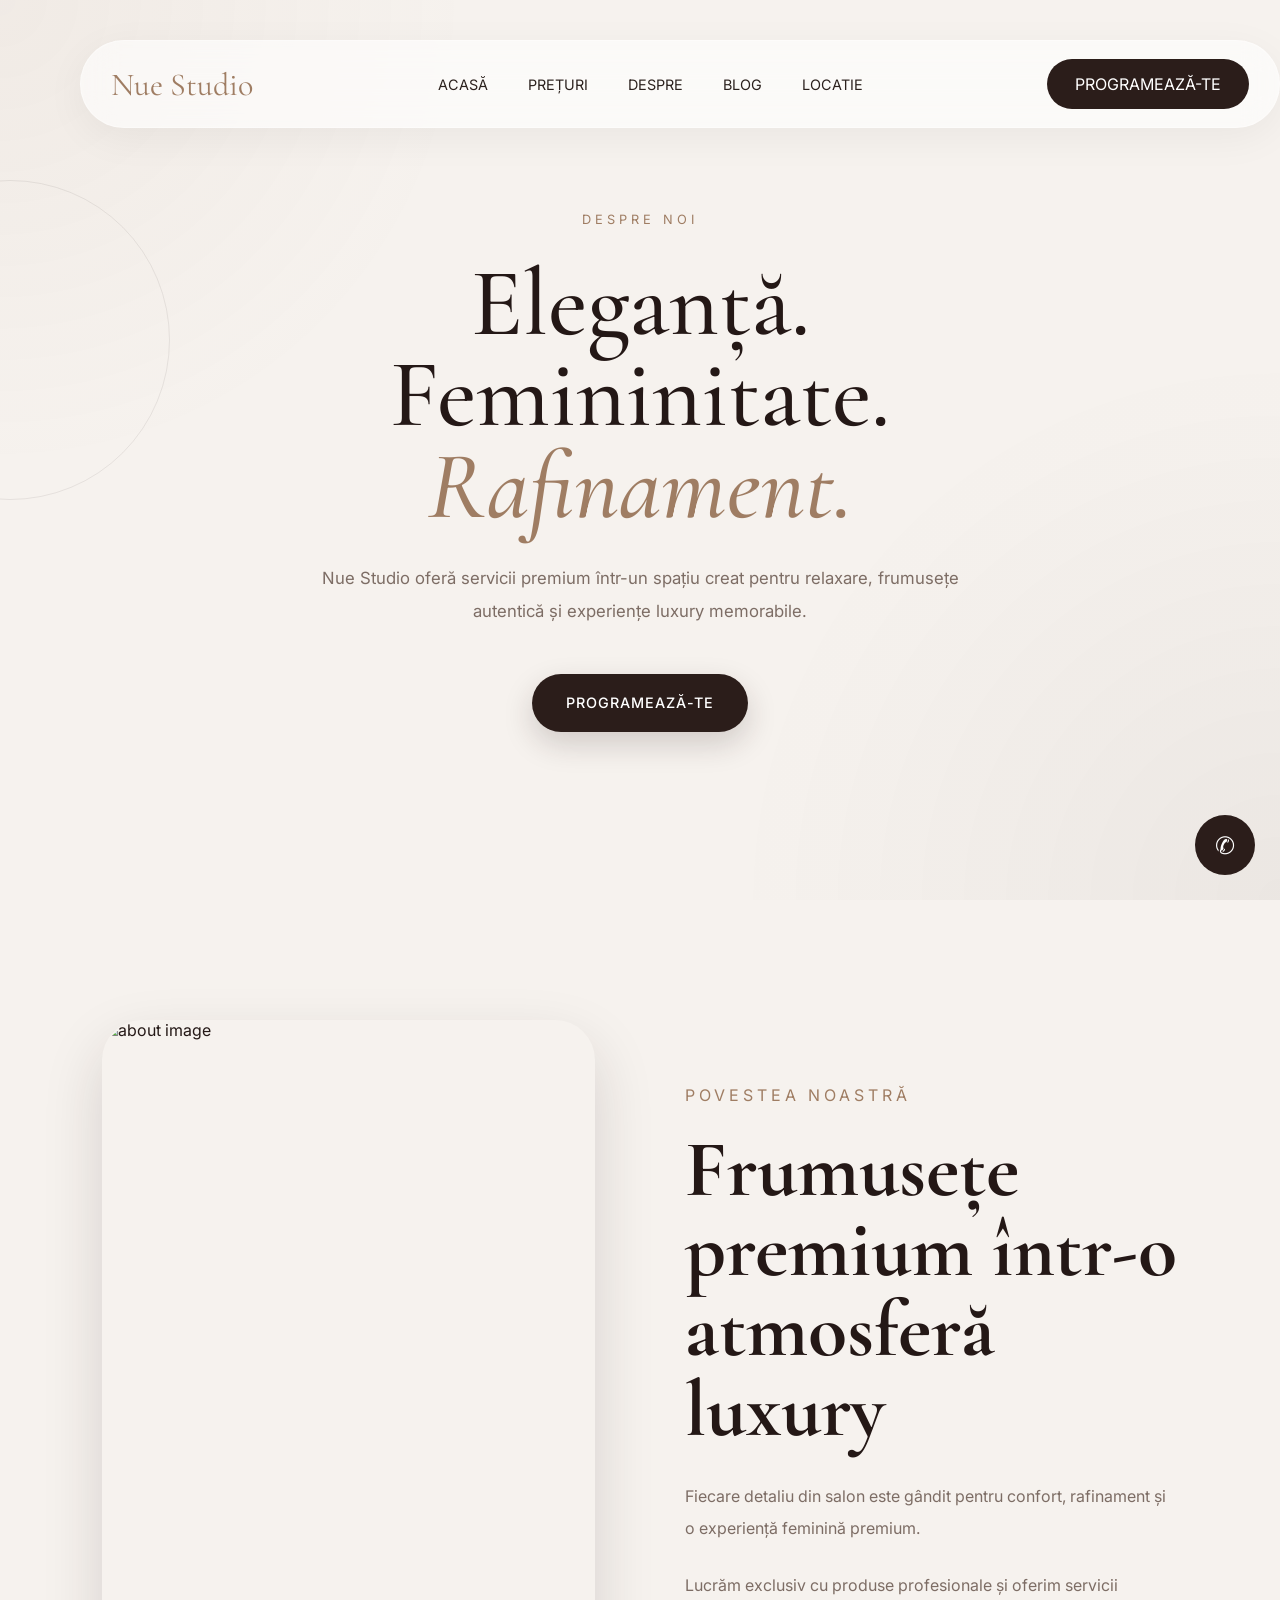
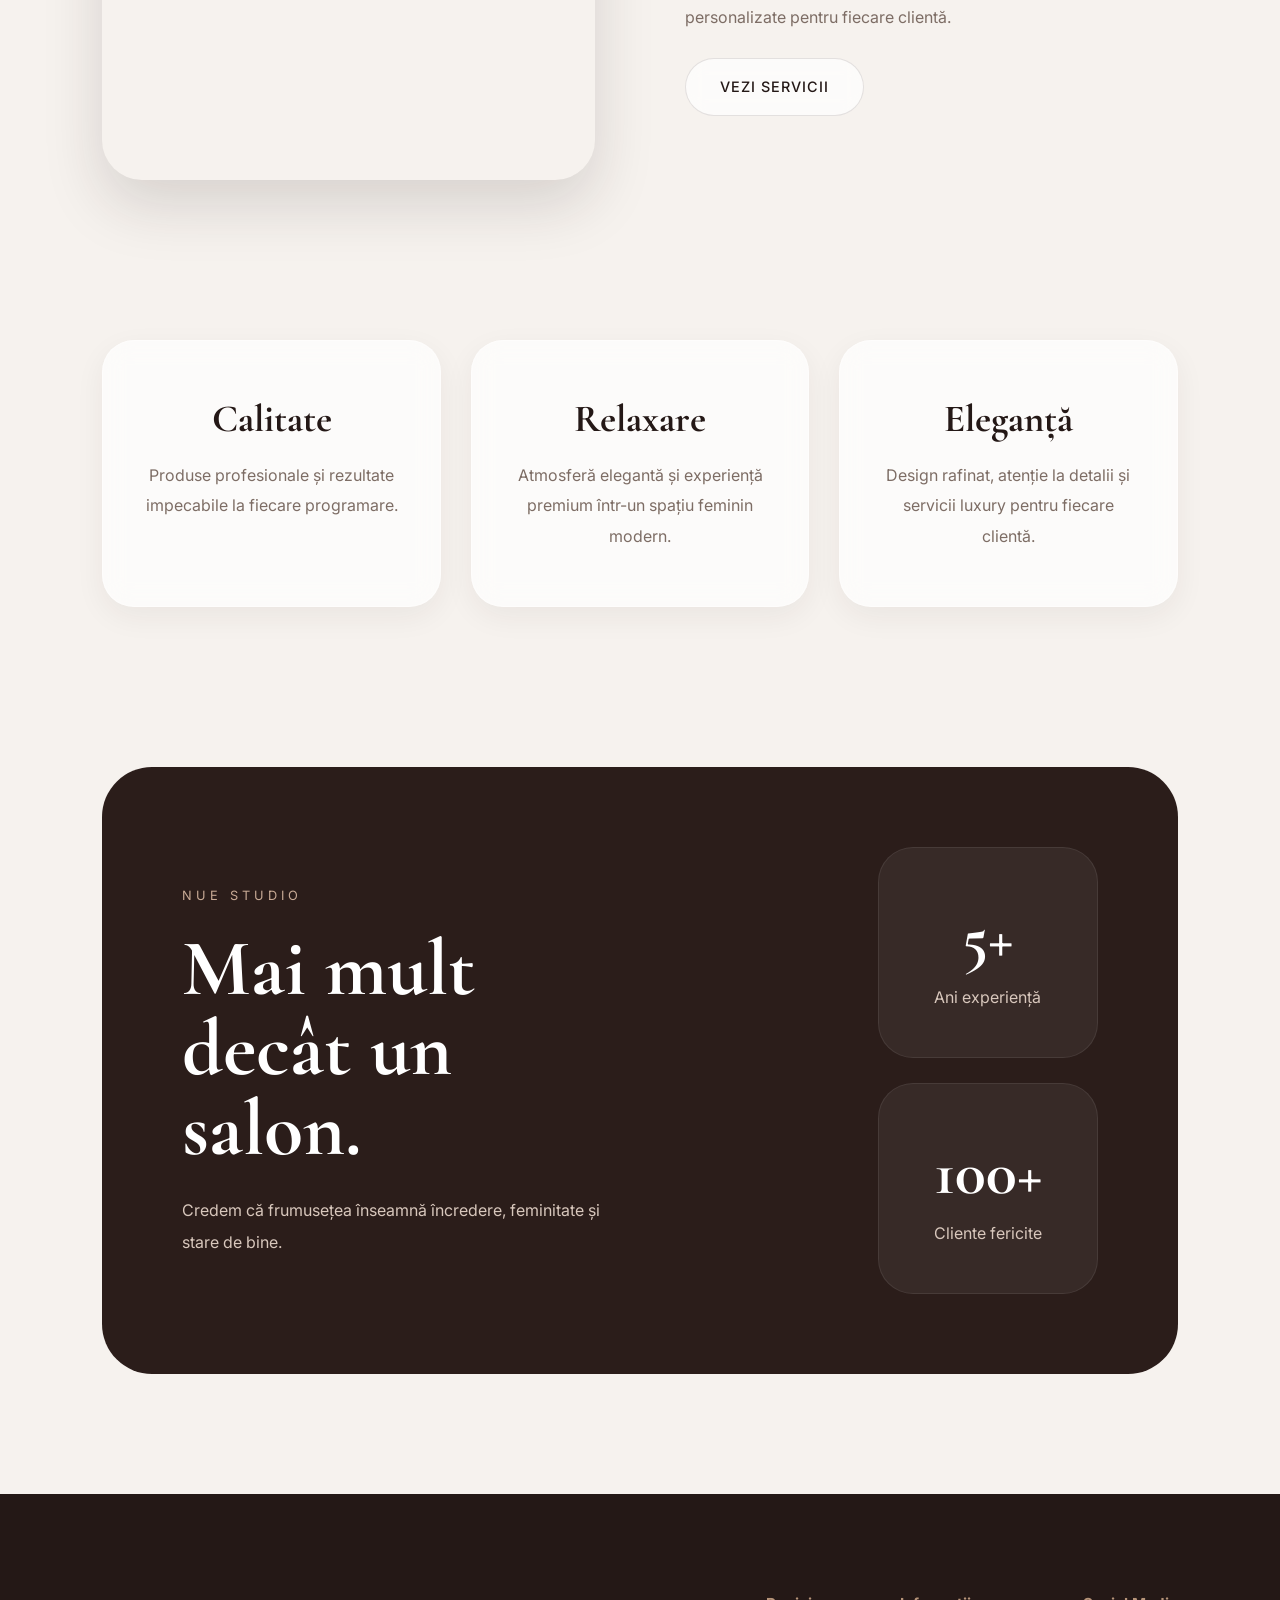
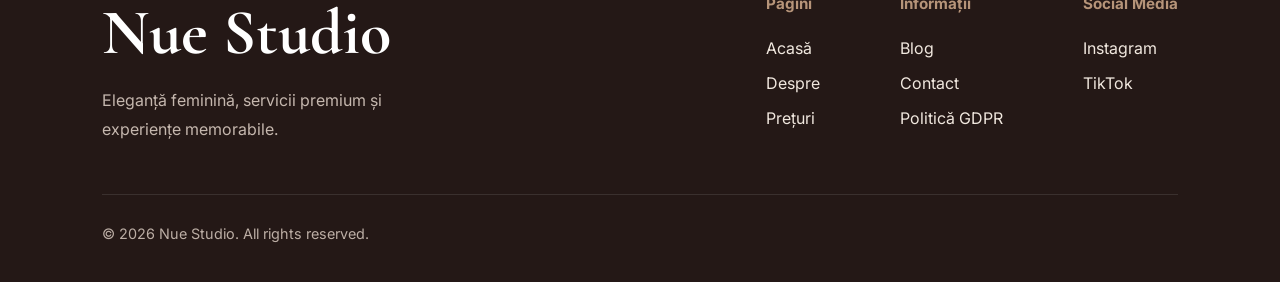
==== about.html @ 1a0eafda "Initial commit" ====
<!DOCTYPE html>
<html lang="ro">
<head>
  <meta charset="UTF-8">
  <meta name="viewport" content="width=device-width, initial-scale=1.0">

  <title>Despre Noi | Nue Studio</title>

  <!-- GOOGLE FONTS -->
  <link rel="preconnect" href="https://fonts.googleapis.com">
  <link rel="preconnect" href="https://fonts.gstatic.com" crossorigin>

  <link href="https://fonts.googleapis.com/css2?family=Cormorant+Garamond:wght@300;400;500;600;700&display=swap" rel="stylesheet">

  <link href="https://fonts.googleapis.com/css2?family=Inter:wght@300;400;500;600&display=swap" rel="stylesheet">

  <!-- AOS -->
  <link rel="stylesheet" href="https://unpkg.com/aos@2.3.1/dist/aos.css"/>

  <!-- CSS -->
  <link rel="stylesheet" href="css/global.css">
  <link rel="stylesheet" href="css/style.css">
  <link rel="stylesheet" href="css/about.css">

</head>

<body>

<!-- HEADER -->
<div id="header"></div>

<!-- HERO -->
<section class="page-hero">

  <div class="curve-left"></div>

  <div class="page-hero-content" data-aos="fade-up">

    <span>Despre Noi</span>

    <h1>
      Eleganță.<br>
      Femininitate.<br>
      <i>Rafinament.</i>
    </h1>

    <p>
      Nue Studio oferă servicii premium într-un spațiu creat pentru relaxare,
      frumusețe autentică și experiențe luxury memorabile.
    </p>

    <a href="contact.html" class="hero-btn">
      PROGRAMEAZĂ-TE
    </a>

  </div>

</section>

<!-- STORY -->
<section class="story-section">

  <div class="story-image" data-aos="fade-right">

    <img
      src=""
      alt="about image"
    >

  </div>

  <div class="story-text" data-aos="fade-left">

    <span>Povestea Noastră</span>

    <h2>
      Frumusețe premium într-o atmosferă luxury
    </h2>

    <p>
      Fiecare detaliu din salon este gândit pentru confort,
      rafinament și o experiență feminină premium.
    </p>

    <p>
      Lucrăm exclusiv cu produse profesionale și oferim
      servicii personalizate pentru fiecare clientă.
    </p>

    <a href="preturi.html" class="hero-outline-btn">
      VEZI SERVICII
    </a>

  </div>

</section>

<!-- VALUES -->
<section class="values">

  <div class="value-card" data-aos="fade-up">

    <h3>Calitate</h3>

    <p>
      Produse profesionale și rezultate impecabile
      la fiecare programare.
    </p>

  </div>

  <div class="value-card" data-aos="fade-up" data-aos-delay="100">

    <h3>Relaxare</h3>

    <p>
      Atmosferă elegantă și experiență premium
      într-un spațiu feminin modern.
    </p>

  </div>

  <div class="value-card" data-aos="fade-up" data-aos-delay="200">

    <h3>Eleganță</h3>

    <p>
      Design rafinat, atenție la detalii
      și servicii luxury pentru fiecare clientă.
    </p>

  </div>

</section>

<!-- PREMIUM SECTION -->
<section class="premium-about">

  <div class="premium-about-content">

    <div class="premium-left" data-aos="fade-right">

      <span>Nue Studio</span>

      <h2>
        Mai mult decât un salon.
      </h2>

      <p>
        Credem că frumusețea înseamnă încredere,
        feminitate și stare de bine.
      </p>

    </div>

    <div class="premium-right" data-aos="fade-left">

      <div class="premium-box">
        <h3>5+</h3>
        <p>Ani experiență</p>
      </div>

      <div class="premium-box">
        <h3>100+</h3>
        <p>Cliente fericite</p>
      </div>

    </div>

  </div>

</section>

<!-- FOOTER -->
<div id="footer"></div>

<!-- JS -->
<script src="js/main.js"></script>

<script src="https://unpkg.com/aos@2.3.1/dist/aos.js"></script>

<script>
  AOS.init({
    duration:1000,
    once:true
  });
</script>

</body>
</html>
---- css/global.css ----
/* NAVBAR */

.navbar{
  display:flex;
  justify-content:space-between;
  align-items:center;

  position:sticky;
  top:20px;

  z-index:999;

  margin:20px 40px;

  padding:18px 30px;

  border-radius:999px;

  background:rgba(255,255,255,0.6);

  backdrop-filter:blur(16px);

  box-shadow:
  0 10px 40px rgba(0,0,0,0.05);
}

.logo{
  text-decoration:none;

  font-family:'Cormorant Garamond',serif;

  font-size:2rem;

  color:#9f7d63;
}

.nav-links{
  display:flex;
  gap:40px;
}

.nav-links a{
  text-decoration:none;
  color:#2b211d;
  font-size:0.9rem;
  transition:0.3s ease;
}

.nav-links a:hover{
  opacity:0.6;
}

.nav-btn{
  text-decoration:none;

  background:#2b1d1a;

  color:white;

  padding:15px 28px;

  border-radius:999px;

  transition:0.3s ease;
}

.nav-btn:hover{
  transform:translateY(-2px);
}

/* FOOTER */

.footer{
  background:#241816;

  color:white;

  padding:100px 8% 40px;
}

.footer-top{
  display:flex;
  justify-content:space-between;
  gap:80px;
  flex-wrap:wrap;

  padding-bottom:50px;

  border-bottom:1px solid rgba(255,255,255,0.1);
}

.footer-brand h2{
  font-family:'Cormorant Garamond',serif;
  font-size:4rem;
  margin-bottom:15px;
}

.footer-brand p{
  color:#c5b7ae;
  max-width:320px;
  line-height:1.8;
}

.footer-links-wrapper{
  display:flex;
  gap:80px;
  flex-wrap:wrap;
}

.footer-column{
  display:flex;
  flex-direction:column;
  gap:15px;
}

.footer-column h4{
  margin-bottom:10px;
  font-size:0.95rem;
  color:#b69479;
}

.footer-column a{
  color:#f1e8df;
  text-decoration:none;
  transition:0.3s ease;
}

.footer-column a:hover{
  opacity:0.6;
}

.footer-bottom{
  padding-top:30px;
}

.footer-bottom p{
  color:#bcaea5;
  font-size:0.9rem;
}

/* WHATSAPP */

.whatsapp-btn{
  position:fixed;

  right:25px;
  bottom:25px;

  width:60px;
  height:60px;

  border-radius:50%;

  background:#2b1d1a;

  color:white;

  display:flex;
  align-items:center;
  justify-content:center;

  text-decoration:none;

  font-size:1.5rem;

  z-index:999;
}

/* BACK TO TOP */

.back-to-top{
  position:fixed;

  right:25px;
  bottom:100px;

  width:55px;
  height:55px;

  border:none;

  border-radius:50%;

  background:white;

  color:#2b1d1a;

  font-size:1.4rem;

  cursor:pointer;

  opacity:0;
  visibility:hidden;

  transition:0.4s ease;

  z-index:999;
}

.back-to-top.show{
  opacity:1;
  visibility:visible;
}

/* HAMBURGER */

.hamburger{
  display:none;
  font-size:2rem;
  cursor:pointer;
}

@media(max-width:768px){

  .navbar{
    margin:20px;
    border-radius:30px;
  }

  .nav-links{
    position:absolute;

    top:90px;
    right:0;

    background:rgba(255,255,255,0.9);

    backdrop-filter:blur(20px);

    flex-direction:column;

    padding:30px;

    border-radius:30px;

    opacity:0;
    visibility:hidden;

    transform:translateY(-10px);

    transition:0.4s ease;
  }

  .nav-links.active{
    opacity:1;
    visibility:visible;
    transform:translateY(0);
  }

  .hamburger{
    display:block;
  }

  .nav-btn{
    display:none;
  }

  .footer-brand h2{
    font-size:3rem;
  }

}
---- css/style.css ----
/* =========================
   NUE STUDIO — PREMIUM CSS
   style.css
========================= */

:root{

  --bg:#f6f2ee;
  --bg-2:#efe7df;

  --white:#ffffff;

  --text:#241816;
  --muted:#7d6d65;

  --brown:#2b1d1a;
  --brown-light:#9f7d63;

  --border:#e5d8cf;

  --shadow:
  0 10px 30px rgba(43,29,26,0.06);

  --shadow-hover:
  0 25px 60px rgba(43,29,26,0.12);

  --radius-xl:40px;
  --radius-lg:28px;
  --radius-md:20px;

}

/* =========================
   RESET
========================= */

*{
  margin:0;
  padding:0;
  box-sizing:border-box;
}

html{
  scroll-behavior:smooth;
}

body{

  background:var(--bg);

  color:var(--text);

  font-family:'Inter',sans-serif;

  overflow-x:hidden;
}

/* PREMIUM BACKGROUND */

body::before{

  content:"";

  position:fixed;

  inset:0;

  background:
  radial-gradient(circle at top left,
  rgba(159,125,99,0.06),
  transparent 30%),

  radial-gradient(circle at bottom right,
  rgba(43,29,26,0.05),
  transparent 35%);

  pointer-events:none;

  z-index:-1;
}

/* =========================
   GLOBAL
========================= */

section{
  padding:120px 8%;
}

img{
  width:100%;
  display:block;
}

.section-title{
  text-align:center;
  margin-bottom:70px;
}

.section-title span{

  color:var(--brown-light);

  text-transform:uppercase;

  letter-spacing:4px;

  font-size:0.8rem;

  display:block;

  margin-bottom:18px;
}

.section-title h2{

  font-family:'Cormorant Garamond',serif;

  font-size:4.5rem;

  font-weight:500;

  line-height:1;
}

/* =========================
   BUTTONS
========================= */

.hero-btn,
.hero-outline-btn{

  display:inline-flex;
  align-items:center;
  justify-content:center;

  height:58px;

  padding:0 34px;

  border-radius:999px;

  text-decoration:none;

  font-size:0.9rem;

  letter-spacing:1px;

  transition:0.4s ease;

  font-weight:500;
}

.hero-btn{

  background:var(--brown);

  color:white;

  box-shadow:
  0 12px 30px rgba(43,29,26,0.18);
}

.hero-btn:hover{

  transform:translateY(-4px);

  box-shadow:
  0 20px 45px rgba(43,29,26,0.24);
}

.hero-outline-btn{

  border:1px solid rgba(43,29,26,0.12);

  color:var(--text);

  background:rgba(255,255,255,0.7);

  backdrop-filter:blur(10px);
}

.hero-outline-btn:hover{

  background:var(--brown);

  color:white;

  transform:translateY(-4px);
}

/* =========================
   HERO
========================= */

.hero{

  min-height:100vh;

  display:flex;
  align-items:center;

  position:relative;

  padding-top:60px;

  overflow:hidden;
}

.hero-content{

  width:100%;

  display:grid;

  grid-template-columns:1.1fr 0.9fr;

  gap:90px;

  align-items:center;
}

.hero-text h1{

  font-family:'Cormorant Garamond',serif;

  font-size:7rem;

  line-height:0.95;

  font-weight:500;

  margin-bottom:35px;

  letter-spacing:-2px;
}

.hero-text h1 span{
  color:var(--brown-light);
  font-style:italic;
}

.hero-text p{

  max-width:560px;

  color:var(--muted);

  line-height:2;

  font-size:1.05rem;

  margin-bottom:45px;
}

.hero-buttons{

  display:flex;
  gap:18px;
  flex-wrap:wrap;
}

/* IMAGE */

.hero-image-wrapper{

  position:relative;

  max-width:520px;

  margin-left:auto;
}

.arch{

  position:absolute;

  inset:-25px;

  border:1.5px solid rgba(43,29,26,0.12);

  border-radius:
  300px 300px 35px 35px;

  z-index:1;
}

.hero-image{

  position:relative;

  z-index:2;

  height:760px;

  object-fit:cover;

  border-radius:
  300px 300px 35px 35px;

  box-shadow:
  0 30px 70px rgba(43,29,26,0.18);
}

/* DECOR */

.curve-left{

  position:absolute;

  left:-150px;
  top:180px;

  width:320px;
  height:320px;

  border:1px solid rgba(43,29,26,0.08);

  border-radius:50%;
}

.star{

  position:absolute;

  color:var(--brown-light);

  font-size:1.4rem;

  opacity:0.7;
}

.star-1{
  top:160px;
  left:45%;
}

.star-2{
  bottom:140px;
  right:14%;
}

/* =========================
   STATS
========================= */

.stats{

  margin:0 8%;

  margin-top:-40px;

  background:var(--brown);

  border-radius:40px;

  padding:60px;

  display:grid;

  grid-template-columns:repeat(3,1fr);

  gap:30px;

  position:relative;

  z-index:20;

  box-shadow:
  0 25px 70px rgba(43,29,26,0.18);
}

.stat-box{
  text-align:center;
}

.stat-box h2{

  color:white;

  font-size:4rem;

  margin-bottom:10px;

  font-family:'Cormorant Garamond',serif;

  font-weight:600;
}

.stat-box p{

  color:#d9c9be;

  letter-spacing:1px;
}

/* =========================
   SERVICES
========================= */

.services{
  padding-top:140px;
}

.services-grid{

  display:grid;

  grid-template-columns:repeat(3,1fr);

  gap:35px;
}

/* SERVICES BUTTON */

.services-button{

  display:flex;

  justify-content:center;

  margin-top:60px;
}

.service-card{

  background:rgba(255,255,255,0.7);

  backdrop-filter:blur(14px);

  border:1px solid rgba(255,255,255,0.4);

  border-radius:32px;

  overflow:hidden;

  transition:0.5s ease;

  box-shadow:var(--shadow);
}

.service-card:hover{

  transform:translateY(-10px);

  box-shadow:var(--shadow-hover);
}

.service-card img{

  height:320px;

  object-fit:cover;
}

.service-content{
  padding:35px;
}

.service-content h3{

  font-family:'Cormorant Garamond',serif;

  font-size:2.2rem;

  margin-bottom:14px;

  font-weight:500;
}

.service-content p{

  color:var(--muted);

  line-height:1.8;

  margin-bottom:25px;
}

.service-content span{

  display:inline-block;

  background:var(--brown);

  color:white;

  padding:14px 22px;

  border-radius:999px;

  font-size:0.9rem;

  letter-spacing:1px;
}

/* =========================
   ABOUT
========================= */

.about{

  display:grid;

  grid-template-columns:1fr 1fr;

  gap:90px;

  align-items:center;
}

.about-image img{

  height:720px;

  object-fit:cover;

  border-radius:40px;

  box-shadow:
  0 25px 60px rgba(43,29,26,0.15);
}

.about-text span{

  color:var(--brown-light);

  text-transform:uppercase;

  letter-spacing:4px;
}

.about-text h2{

  font-family:'Cormorant Garamond',serif;

  font-size:5rem;

  line-height:1;

  margin:25px 0 30px;
}

.about-text p{

  color:var(--muted);

  line-height:2;

  margin-bottom:40px;

  max-width:550px;
}

/* =========================
   GALLERY
========================= */

.gallery-grid{

  display:grid;

  grid-template-columns:repeat(4,1fr);

  gap:25px;
}

.gallery-grid img{

  height:420px;

  object-fit:cover;

  border-radius:28px;

  transition:0.5s ease;

  box-shadow:var(--shadow);
}

.gallery-grid img:hover{

  transform:translateY(-8px) scale(1.02);

  box-shadow:var(--shadow-hover);
}

/* =========================
   TESTIMONIALS
========================= */

.testimonials{

  background:var(--brown);

  border-radius:60px 60px 0 0;

  margin-top:100px;
}

.testimonials .section-title span{
  color:#c7ab96;
}

.testimonials .section-title h2{
  color:white;
}

.testimonial-grid{

  display:grid;

  grid-template-columns:repeat(3,1fr);

  gap:30px;
}

.testimonial-card{

  background:rgba(255,255,255,0.05);

  border:1px solid rgba(255,255,255,0.08);

  border-radius:30px;

  padding:45px;

  backdrop-filter:blur(10px);

  transition:0.4s ease;
}

.testimonial-card:hover{

  transform:translateY(-8px);

  background:rgba(255,255,255,0.08);
}

.testimonial-card p{

  color:#f4ebe5;

  line-height:2;

  margin-bottom:30px;

  font-size:1.05rem;
}

.testimonial-card h4{

  color:#d7bba8;

  font-weight:500;
}

/* =========================
   FAQ
========================= */

.faq-container{

  max-width:900px;

  margin:auto;

  display:flex;
  flex-direction:column;
  gap:20px;
}

.faq-item{

  background:rgba(255,255,255,0.7);

  border-radius:24px;

  overflow:hidden;

  border:1px solid rgba(43,29,26,0.08);

  box-shadow:var(--shadow);
}

.faq-question{

  width:100%;

  background:none;

  border:none;

  padding:28px 35px;

  text-align:left;

  cursor:pointer;

  font-size:1rem;

  color:var(--text);

  position:relative;
}

.faq-question::after{

  content:"+";

  position:absolute;

  right:30px;

  top:50%;

  transform:translateY(-50%);

  font-size:1.3rem;

  color:var(--brown-light);
}

.faq-answer{

  padding:0 35px 30px;

  color:var(--muted);

  line-height:1.9;
}

/* =========================
   CONTACT
========================= */

.contact-grid{

  display:grid;

  grid-template-columns:repeat(3,1fr);

  gap:30px;
}

.contact-card{

  background:rgba(255,255,255,0.7);

  backdrop-filter:blur(12px);

  border-radius:30px;

  padding:45px;

  text-align:center;

  border:1px solid rgba(43,29,26,0.08);

  transition:0.4s ease;

  box-shadow:var(--shadow);
}

.contact-card:hover{

  transform:translateY(-8px);

  box-shadow:var(--shadow-hover);
}

.contact-card h3{

  font-family:'Cormorant Garamond',serif;

  font-size:2rem;

  margin-bottom:14px;
}

.contact-card p{
  color:var(--muted);
}

/* =========================
   PREMIUM SCROLLBAR
========================= */

::-webkit-scrollbar{
  width:10px;
}

::-webkit-scrollbar-track{
  background:#f0e7df;
}

::-webkit-scrollbar-thumb{

  background:linear-gradient(
    to bottom,
    #9f7d63,
    #2b1d1a
  );

  border-radius:999px;
}


/* =========================
   PREMIUM GALLERY SLIDER
========================= */

.gallery-slider-wrapper{

  position:relative;

  display:flex;
  align-items:center;
  justify-content:center;

  margin-top:50px;
}

.gallery-slider{

  display:flex;
  gap:25px;

  overflow:hidden;

  scroll-behavior:smooth;

  width:100%;
}

.gallery-slide{

  min-width:320px;
  max-width: 320px;

  flex-shrink:0;
}

.gallery-slide img{

  width:100%;

  height:400px;

  object-fit:cover;

  border-radius:32px;

  box-shadow:
  0 20px 50px rgba(43,29,26,0.12);

  transition:0.5s ease;
}

.gallery-slide img:hover{

  transform:scale(1.03);
}

.gallery-arrow{

  position:absolute;

  top:50%;

  transform:translateY(-50%);

  width:65px;
  height:65px;

  border:none;

  border-radius:50%;

  background:rgba(255,255,255,0.9);

  backdrop-filter:blur(10px);

  font-size:1.4rem;

  cursor:pointer;

  z-index:10;

  transition:0.4s ease;

  box-shadow:
  0 10px 30px rgba(0,0,0,0.08);
}

.gallery-arrow:hover{

  transform:
  translateY(-50%)
  scale(1.08);

  background:var(--brown);

  color:white;
}

.gallery-arrow.left{
  left:-20px;
}

.gallery-arrow.right{
  right:-20px;
}

.gallery-dots{

  display:flex;
  justify-content:center;
  gap:12px;

  margin-top:35px;
}

.gallery-dot{

  width:11px;
  height:11px;

  border-radius:50%;

  background:#d4c5bb;

  transition:0.4s ease;
}

.gallery-dot.active{

  width:34px;

  border-radius:999px;

  background:var(--brown);
}

/* =========================
   PREMIUM FORM
========================= */

.premium-form-wrapper{

  margin-top:70px;

  display:flex;
  justify-content:center;
}

.premium-form{

  width:100%;
  max-width:900px;

  background:rgba(255,255,255,0.7);

  backdrop-filter:blur(20px);

  border:1px solid rgba(255,255,255,0.4);

  border-radius:40px;

  padding:60px;

  box-shadow:
  0 20px 60px rgba(43,29,26,0.08);
}

.form-top{
  text-align:center;
  margin-bottom:45px;
}

.form-top span{

  color:var(--brown-light);

  letter-spacing:4px;

  text-transform:uppercase;

  font-size:0.8rem;
}

.form-top h3{

  font-family:'Cormorant Garamond',serif;

  font-size:4rem;

  margin:18px 0;
}

.form-top p{

  color:var(--muted);

  max-width:500px;

  margin:auto;

  line-height:1.8;
}

.form-grid{

  display:grid;

  grid-template-columns:1fr 1fr;

  gap:20px;
}

.form-group{
  margin-bottom:20px;
}

.form-group input,
.form-group textarea{

  width:100%;

  border:none;

  background:#fff;

  border-radius:22px;

  padding:22px 24px;

  font-size:1rem;

  color:var(--text);

  outline:none;

  transition:0.3s ease;

  border:1px solid transparent;
}

.form-group input:focus,
.form-group textarea:focus{

  border-color:#c9ab96;

  box-shadow:
  0 0 0 4px rgba(201,171,150,0.12);
}

.form-group textarea{

  height:180px;

  resize:none;
}

.form-btn{
  width:100%;
}

.form-status{

  margin-top:20px;

  text-align:center;

  color:var(--brown-light);

  font-weight:500;
}


/* =========================
   PREMIUM LOADER
========================= */

.loader-wrapper{

  position:fixed;

  inset:0;

  background:#f6f2ee;

  display:flex;
  align-items:center;
  justify-content:center;

  z-index:99999;

  transition:
  opacity 1s ease,
  visibility 1s ease;
}

.loader-wrapper.hide{

  opacity:0;
  visibility:hidden;
}

.loader-inner{
  text-align:center;
}

.loader-logo{

  font-family:'Cormorant Garamond',serif;

  font-size:5rem;

  color:var(--brown);

  margin-bottom:30px;

  letter-spacing:-2px;

  animation:
  fadeLuxury 2s ease infinite;
}

.loader-line{

  width:220px;
  height:2px;

  background:
  linear-gradient(
    90deg,
    transparent,
    #9f7d63,
    transparent
  );

  position:relative;

  overflow:hidden;
}

.loader-line::before{

  content:"";

  position:absolute;

  left:-40%;

  top:0;

  width:40%;
  height:100%;

  background:white;

  filter:blur(6px);

  animation:
  loaderMove 1.8s linear infinite;
}

@keyframes loaderMove{

  0%{
    left:-40%;
  }

  100%{
    left:140%;
  }

}

@keyframes fadeLuxury{

  0%{
    opacity:0.6;
  }

  50%{
    opacity:1;
  }

  100%{
    opacity:0.6;
  }

}

/* =========================
   STICKY NAVBAR PREMIUM
========================= */

.navbar{

  position:fixed !important;

  top:20px;

  left:50%;

  transform:translateX(-50%);

  width:calc(100% - 80px);

  max-width:1450px;

  transition:
  0.4s ease;

  border:
  1px solid rgba(255,255,255,0.35);
}

/* SCROLL EFFECT */

.navbar.scrolled{

  top:12px;

  padding:14px 26px;

  background:
  rgba(255,255,255,0.72);

  backdrop-filter:
  blur(20px);

  box-shadow:
  0 20px 50px rgba(43,29,26,0.08);
}

/* NAV HOVER */

.nav-links a{

  position:relative;
}

.nav-links a::after{

  content:"";

  position:absolute;

  left:0;
  bottom:-8px;

  width:0;

  height:1px;

  background:var(--brown);

  transition:0.4s ease;
}

.nav-links a:hover::after{
  width:100%;
}



/* =========================
   RESPONSIVE
========================= */

@media(max-width:1200px){

  .hero-text h1{
    font-size:5.8rem;
  }

  .services-grid,
  .gallery-grid,
  .testimonial-grid,
  .contact-grid{
    grid-template-columns:repeat(2,1fr);
  }

}

@media(max-width:992px){

  section{
    padding:100px 6%;
  }

  .hero-content,
  .about{

    grid-template-columns:1fr;

    gap:70px;
  }

  .hero-image-wrapper{
    margin:auto;
  }

  .hero-text{
    text-align:center;
  }

  .hero-text p{
    margin:auto auto 40px;
  }

  .hero-buttons{
    justify-content:center;
  }

  .about-text{
    text-align:center;
  }

  .about-text p{
    margin:auto auto 40px;
  }

  .stats{
    grid-template-columns:1fr;
    margin:0 6%;
    margin-top:-40px;
  }

}

@media(max-width:768px){

  .navbar{

    width:calc(100% - 24px);

    top:12px;
  }

  .loader-logo{
    font-size:3.5rem;
  }

  .loader-line{
    width:160px;
  }




  .gallery-slide{
    min-width:85%;
  }

  .gallery-slide img{
    height:420px;
  }

 /*  .gallery-slide{

    min-width:85%;

    max-width:260px;

    margin:auto;
  }

  .gallery-slide img{

    height:320px;

    border-radius:24px;
  } */

  .gallery-arrow{

    width:52px;
    height:52px;
  }

  .gallery-arrow.left{
    left:-5px;
  }

  .gallery-arrow.right{
    right:-5px;
  }

  .premium-form{
    padding:35px 22px;
  }

  .form-top h3{
    font-size:2.8rem;
  }

  .form-grid{
    grid-template-columns:1fr;
  }




  section{
    padding:90px 20px;
  }

  .section-title h2{
    font-size:3rem;
  }

  .hero{
    padding-top:40px;
  }

  .hero-text h1{

    font-size:4rem;

    line-height:1;
  }

  .hero-text p{
    font-size:0.95rem;
  }

  .hero-image{

    height:520px;
  }

  .services-grid,
  .gallery-grid,
  .testimonial-grid,
  .contact-grid{

    grid-template-columns:1fr;
  }

  .gallery-grid img{
    height:320px;
  }

  .about-image img{
    height:500px;
  }

  .about-text h2{
    font-size:3.2rem;
  }

  .testimonial-card,
  .contact-card,
  .service-content{
    padding:30px;
  }

  .stats{
    padding:45px 25px;
  }

  .stat-box h2{
    font-size:3rem;
  }

  .curve-left,
  .star{
    display:none;
  }

}

@media(max-width:480px){

  .hero-text h1{
    font-size:3.2rem;
  }

  .hero-buttons{
    flex-direction:column;
  }

  .hero-btn,
  .hero-outline-btn{
    width:100%;
  }

  .section-title h2{
    font-size:2.5rem;
  }

  .service-content h3{
    font-size:1.8rem;
  }

  .about-text h2{
    font-size:2.7rem;
  }

}
---- css/about.css ----
/* =========================
   ABOUT PAGE PREMIUM
========================= */

.page-hero{

  min-height:100vh;

  display:flex;
  align-items:center;
  justify-content:center;

  text-align:center;

  position:relative;

  overflow:hidden;

  padding:140px 8% 100px;
}

.page-hero-content{
  max-width:900px;
}

.page-hero-content span{

  color:var(--brown-light);

  text-transform:uppercase;

  letter-spacing:4px;

  font-size:0.8rem;
}

.page-hero-content h1{

  font-family:'Cormorant Garamond',serif;

  font-size:6rem;

  line-height:0.95;

  margin:30px 0;

  font-weight:500;
}

.page-hero-content i{
  color:var(--brown-light);
}

.page-hero-content p{

  max-width:700px;

  margin:auto auto 45px;

  color:var(--muted);

  line-height:2;

  font-size:1.05rem;
}

/* STORY */

.story-section{

  display:grid;

  grid-template-columns:1fr 1fr;

  gap:90px;

  align-items:center;
}

.story-image img{

  height:760px;

  object-fit:cover;

  border-radius:40px;

  box-shadow:
  0 25px 60px rgba(43,29,26,0.15);
}

.story-text span{

  color:var(--brown-light);

  text-transform:uppercase;

  letter-spacing:4px;
}

.story-text h2{

  font-family:'Cormorant Garamond',serif;

  font-size:5rem;

  line-height:1;

  margin:25px 0 30px;
}

.story-text p{

  color:var(--muted);

  line-height:2;

  margin-bottom:25px;

  max-width:550px;
}

/* VALUES */

.values{

  display:grid;

  grid-template-columns:repeat(3,1fr);

  gap:30px;

  padding-top:40px;
}

.value-card{

  background:rgba(255,255,255,0.7);

  backdrop-filter:blur(14px);

  border:1px solid rgba(255,255,255,0.4);

  border-radius:32px;

  padding:55px 40px;

  text-align:center;

  transition:0.5s ease;

  box-shadow:var(--shadow);
}

.value-card:hover{

  transform:translateY(-10px);

  box-shadow:var(--shadow-hover);
}

.value-card h3{

  font-family:'Cormorant Garamond',serif;

  font-size:2.4rem;

  margin-bottom:18px;
}

.value-card p{

  color:var(--muted);

  line-height:1.9;
}

/* PREMIUM SECTION */

.premium-about{

  padding-top:40px;
}

.premium-about-content{

  background:var(--brown);

  border-radius:50px;

  padding:80px;

  display:grid;

  grid-template-columns:1fr 1fr;

  gap:60px;

  align-items:center;
}

.premium-left span{

  color:#c9ab96;

  text-transform:uppercase;

  letter-spacing:4px;

  font-size:0.8rem;
}

.premium-left h2{

  color:white;

  font-family:'Cormorant Garamond',serif;

  font-size:5rem;

  line-height:1;

  margin:25px 0;
}

.premium-left p{

  color:#d8c7bc;

  line-height:2;

  max-width:500px;
}

.premium-right{

  display:flex;

  gap:25px;

  justify-content:flex-end;

  flex-wrap:wrap;
}

.premium-box{

  width:220px;

  background:rgba(255,255,255,0.06);

  border:1px solid rgba(255,255,255,0.08);

  border-radius:35px;

  padding:50px 30px;

  text-align:center;
}

.premium-box h3{

  color:white;

  font-size:4rem;

  font-family:'Cormorant Garamond',serif;

  margin-bottom:12px;
}

.premium-box p{
  color:#d8c7bc;
}

/* RESPONSIVE */

@media(max-width:992px){

  .story-section,
  .premium-about-content{

    grid-template-columns:1fr;

    gap:60px;
  }

  .story-text{
    text-align:center;
  }

  .story-text p{
    margin:auto auto 25px;
  }

  .premium-left{
    text-align:center;
  }

  .premium-left p{
    margin:auto;
  }

  .premium-right{
    justify-content:center;
  }

}

@media(max-width:768px){

  .page-hero{
    min-height:auto;
    padding-top:180px;
  }

  .page-hero-content h1{
    font-size:4rem;
  }

  .story-image img{
    height:500px;
  }

  .story-text h2,
  .premium-left h2{
    font-size:3.2rem;
  }

  .values{
    grid-template-columns:1fr;
  }

  .premium-about-content{
    padding:40px 25px;
  }

  .premium-box{
    width:100%;
  }

}

@media(max-width:480px){

  .page-hero-content h1{
    font-size:3.2rem;
  }

  .story-text h2,
  .premium-left h2{
    font-size:2.7rem;
  }

}
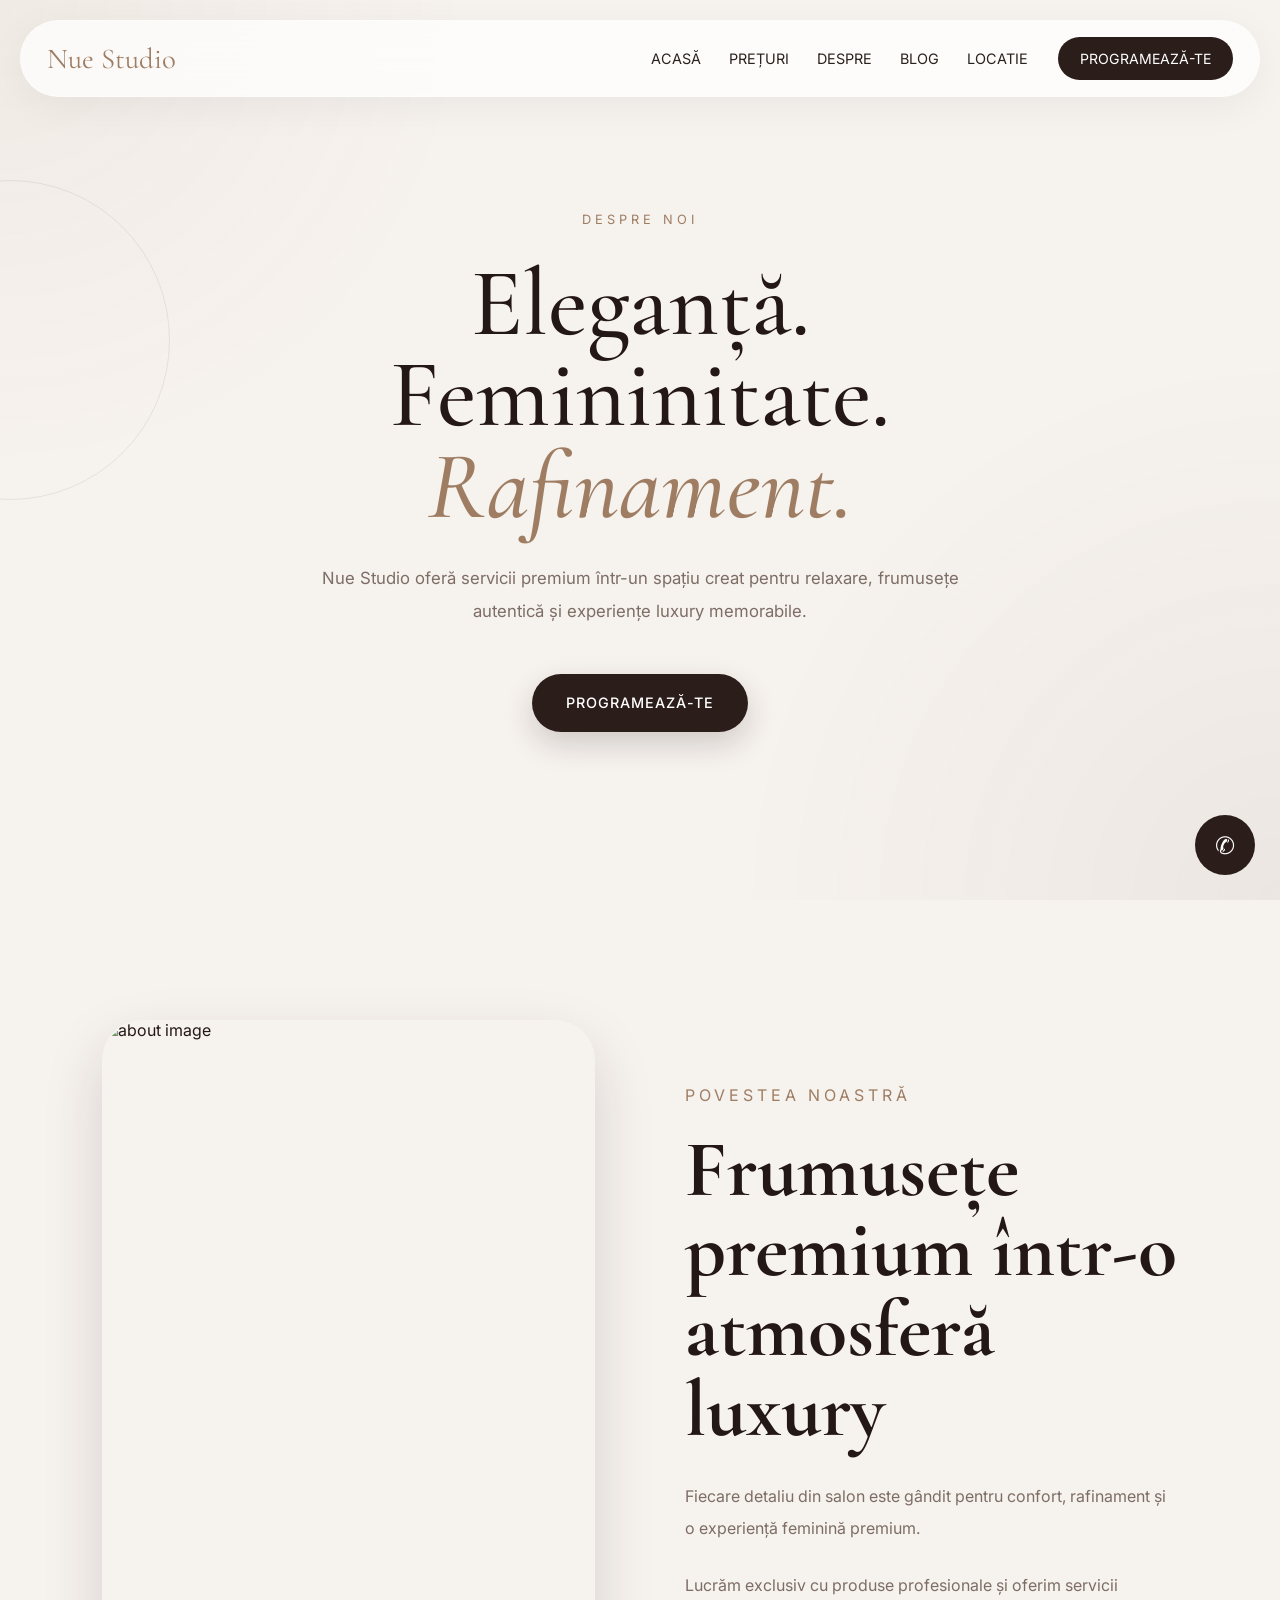
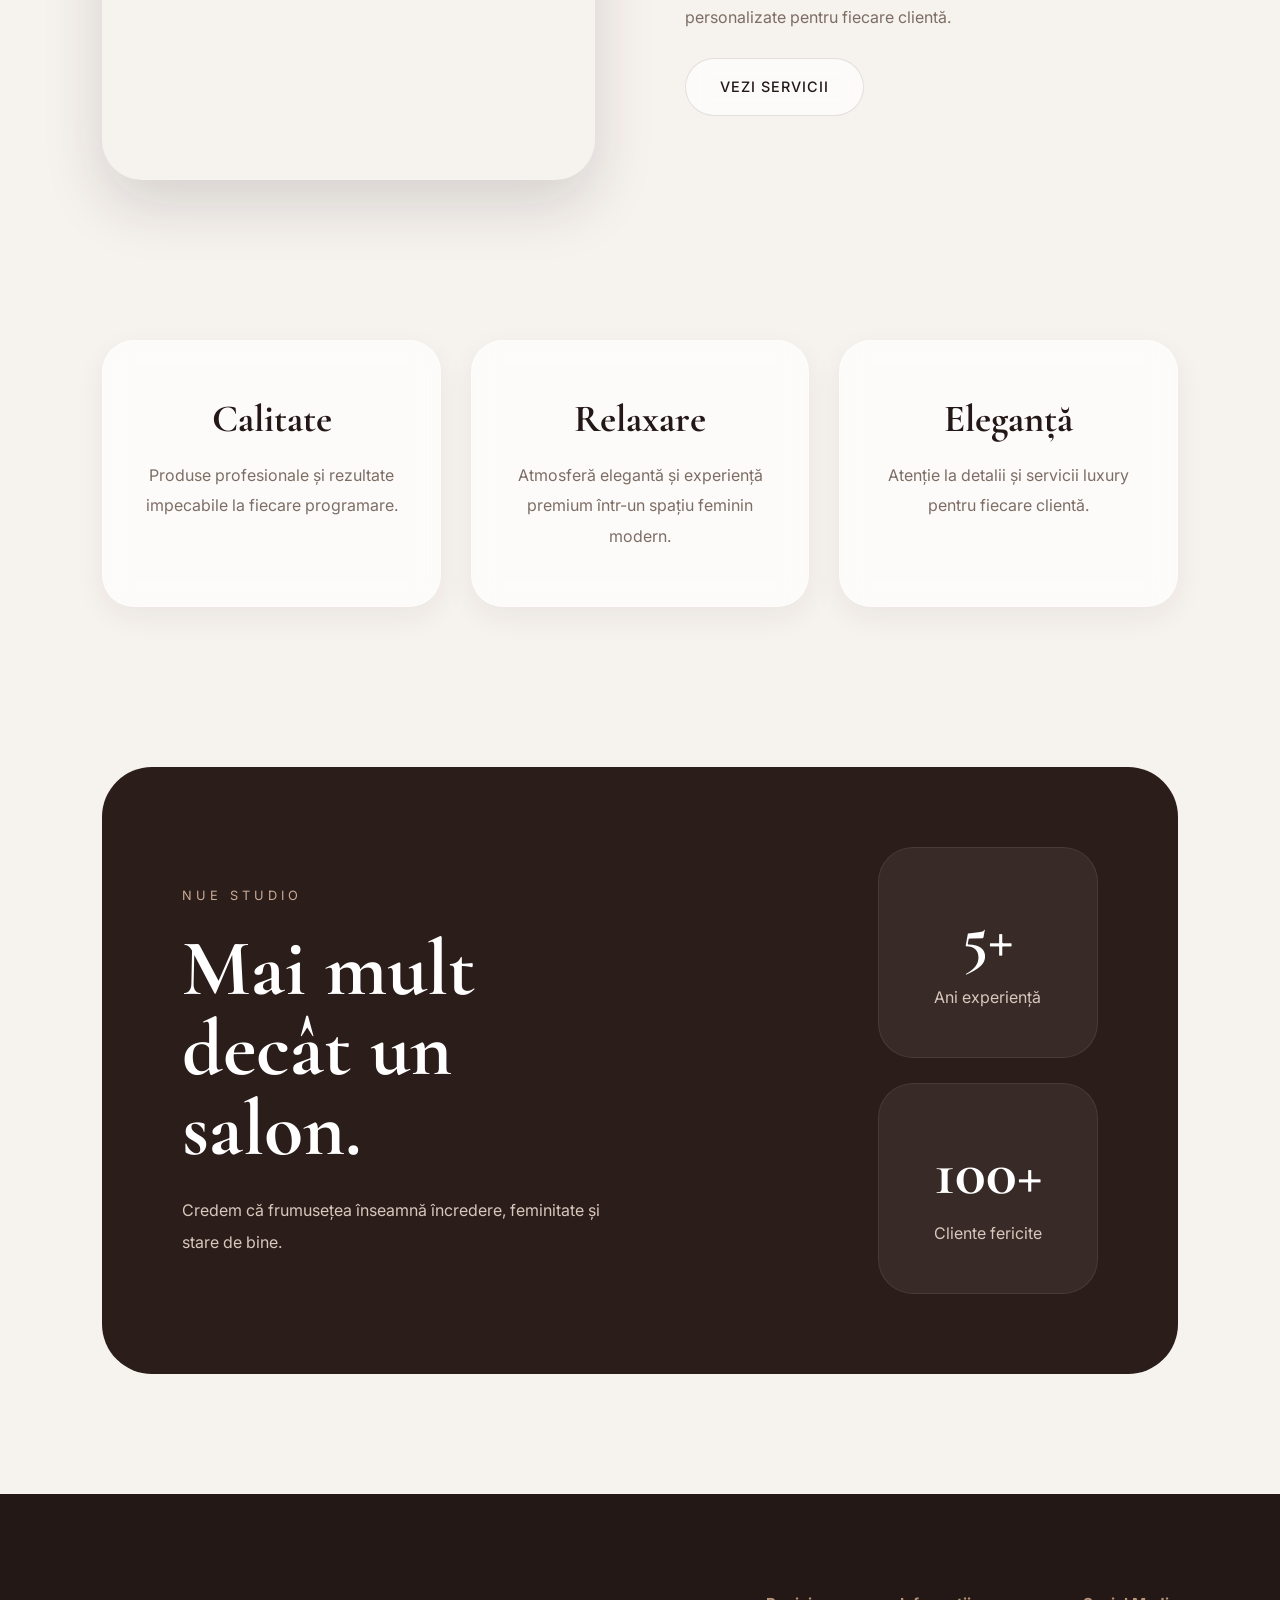
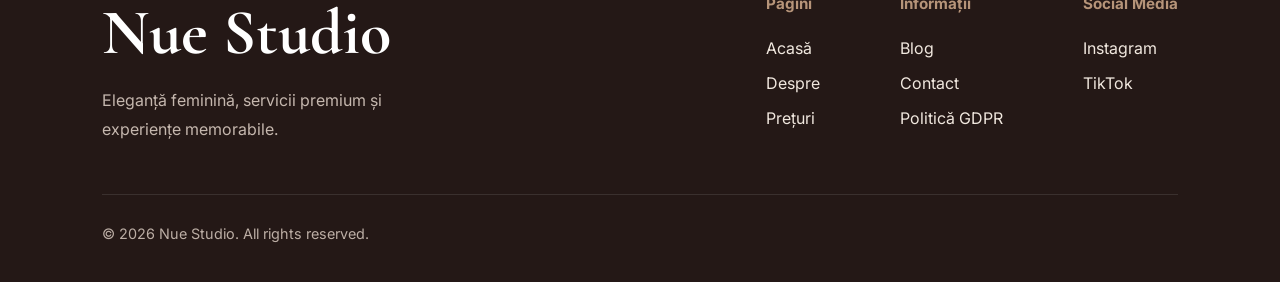
==== commit 6c34c50b: "mi e somn" ====
--- a/about.html
+++ b/about.html
@@ -125,7 +125,7 @@
     <h3>Eleganță</h3>
 
     <p>
-      Design rafinat, atenție la detalii
+      Atenție la detalii
       și servicii luxury pentru fiecare clientă.
     </p>
 
--- a/css/global.css
+++ b/css/global.css
@@ -1,27 +1,43 @@
+html,
+body{
+  overflow-x:hidden;
+}
+
 /* NAVBAR */
 
 .navbar{
-  display:flex;
+
+  display:flex;
+  align-items:center;
   justify-content:space-between;
-  align-items:center;
-
-  position:sticky;
+
+  gap:30px;
+
+  position:fixed !important;
+
   top:20px;
-
-  z-index:999;
-
-  margin:20px 40px;
-
-  padding:18px 30px;
+  left:50%;
+
+  transform:translateX(-50%);
+
+  width:min(1280px, calc(100% - 40px));
+
+  padding:16px 26px;
 
   border-radius:999px;
 
-  background:rgba(255,255,255,0.6);
-
-  backdrop-filter:blur(16px);
+  background:rgba(255,255,255,0.72);
+
+  backdrop-filter:blur(18px);
+
+  border:1px solid rgba(255,255,255,0.35);
 
   box-shadow:
   0 10px 40px rgba(0,0,0,0.05);
+
+  z-index:9999;
+
+  transition:0.4s ease;
 }
 
 .logo{
@@ -29,14 +45,19 @@
 
   font-family:'Cormorant Garamond',serif;
 
-  font-size:2rem;
+  font-size:1.8rem;
 
   color:#9f7d63;
+
+  white-space:nowrap;
 }
 
 .nav-links{
   display:flex;
-  gap:40px;
+  align-items:center;
+  gap:28px;
+
+  margin-left:auto;
 }
 
 .nav-links a{
@@ -51,21 +72,70 @@
 }
 
 .nav-btn{
+
   text-decoration:none;
 
   background:#2b1d1a;
 
   color:white;
 
-  padding:15px 28px;
+  padding:13px 22px;
 
   border-radius:999px;
 
   transition:0.3s ease;
+
+  white-space:nowrap;
+
+  font-size:0.88rem;
 }
 
 .nav-btn:hover{
   transform:translateY(-2px);
+}
+
+/* STICKY NAVBAR */
+
+.navbar.scrolled{
+
+  top:12px;
+
+  background:
+  rgba(255,255,255,0.82);
+
+  backdrop-filter:blur(20px);
+
+  box-shadow:
+  0 20px 50px rgba(43,29,26,0.08);
+}
+
+/* NAV HOVER */
+
+.nav-links a{
+
+  position:relative;
+}
+
+.nav-links a::after{
+
+  content:"";
+
+  position:absolute;
+
+  left:0;
+  bottom:-6px;
+
+  width:0;
+
+  height:1px;
+
+  background:#2b1d1a;
+
+  transition:0.3s ease;
+}
+
+.nav-links a:hover::after{
+  width:100%;
 }
 
 /* FOOTER */
@@ -213,9 +283,15 @@
 @media(max-width:768px){
 
   .navbar{
-    margin:20px;
-    border-radius:30px;
-  }
+
+  width:calc(100% - 16px);
+
+  padding:14px 18px;
+}
+
+.logo{
+  font-size:1.7rem;
+}
 
   .nav-links{
     position:absolute;
--- a/css/style.css
+++ b/css/style.css
@@ -28,6 +28,11 @@
   --radius-lg:28px;
   --radius-md:20px;
 
+}
+
+button,
+a{
+  -webkit-tap-highlight-color: transparent;
 }
 
 /* =========================
@@ -42,6 +47,12 @@
 
 html{
   scroll-behavior:smooth;
+}
+
+html,
+body{
+  overflow-x:hidden;
+  max-width:100%;
 }
 
 body{
@@ -905,11 +916,11 @@
 }
 
 .gallery-arrow.left{
-  left:-20px;
+  left:10px;
 }
 
 .gallery-arrow.right{
-  right:-20px;
+  right:10px;
 }
 
 .gallery-dots{
@@ -1194,77 +1205,6 @@
 
 }
 
-/* =========================
-   STICKY NAVBAR PREMIUM
-========================= */
-
-.navbar{
-
-  position:fixed !important;
-
-  top:20px;
-
-  left:50%;
-
-  transform:translateX(-50%);
-
-  width:calc(100% - 80px);
-
-  max-width:1450px;
-
-  transition:
-  0.4s ease;
-
-  border:
-  1px solid rgba(255,255,255,0.35);
-}
-
-/* SCROLL EFFECT */
-
-.navbar.scrolled{
-
-  top:12px;
-
-  padding:14px 26px;
-
-  background:
-  rgba(255,255,255,0.72);
-
-  backdrop-filter:
-  blur(20px);
-
-  box-shadow:
-  0 20px 50px rgba(43,29,26,0.08);
-}
-
-/* NAV HOVER */
-
-.nav-links a{
-
-  position:relative;
-}
-
-.nav-links a::after{
-
-  content:"";
-
-  position:absolute;
-
-  left:0;
-  bottom:-8px;
-
-  width:0;
-
-  height:1px;
-
-  background:var(--brown);
-
-  transition:0.4s ease;
-}
-
-.nav-links a:hover::after{
-  width:100%;
-}
 
 
 
@@ -1335,11 +1275,16 @@
 
 @media(max-width:768px){
 
+
   .navbar{
 
-    width:calc(100% - 24px);
-
-    top:12px;
+    width:calc(100% - 20px);
+
+    padding:16px 20px;
+
+    top:10px;
+
+    border-radius:24px;
   }
 
   .loader-logo{
@@ -1384,12 +1329,12 @@
   }
 
   .gallery-arrow.left{
-    left:-5px;
-  }
-
-  .gallery-arrow.right{
-    right:-5px;
-  }
+  left:8px;
+}
+
+.gallery-arrow.right{
+  right:8px;
+}
 
   .premium-form{
     padding:35px 22px;
@@ -1415,7 +1360,7 @@
   }
 
   .hero{
-    padding-top:40px;
+    padding-top:120px;
   }
 
   .hero-text h1{
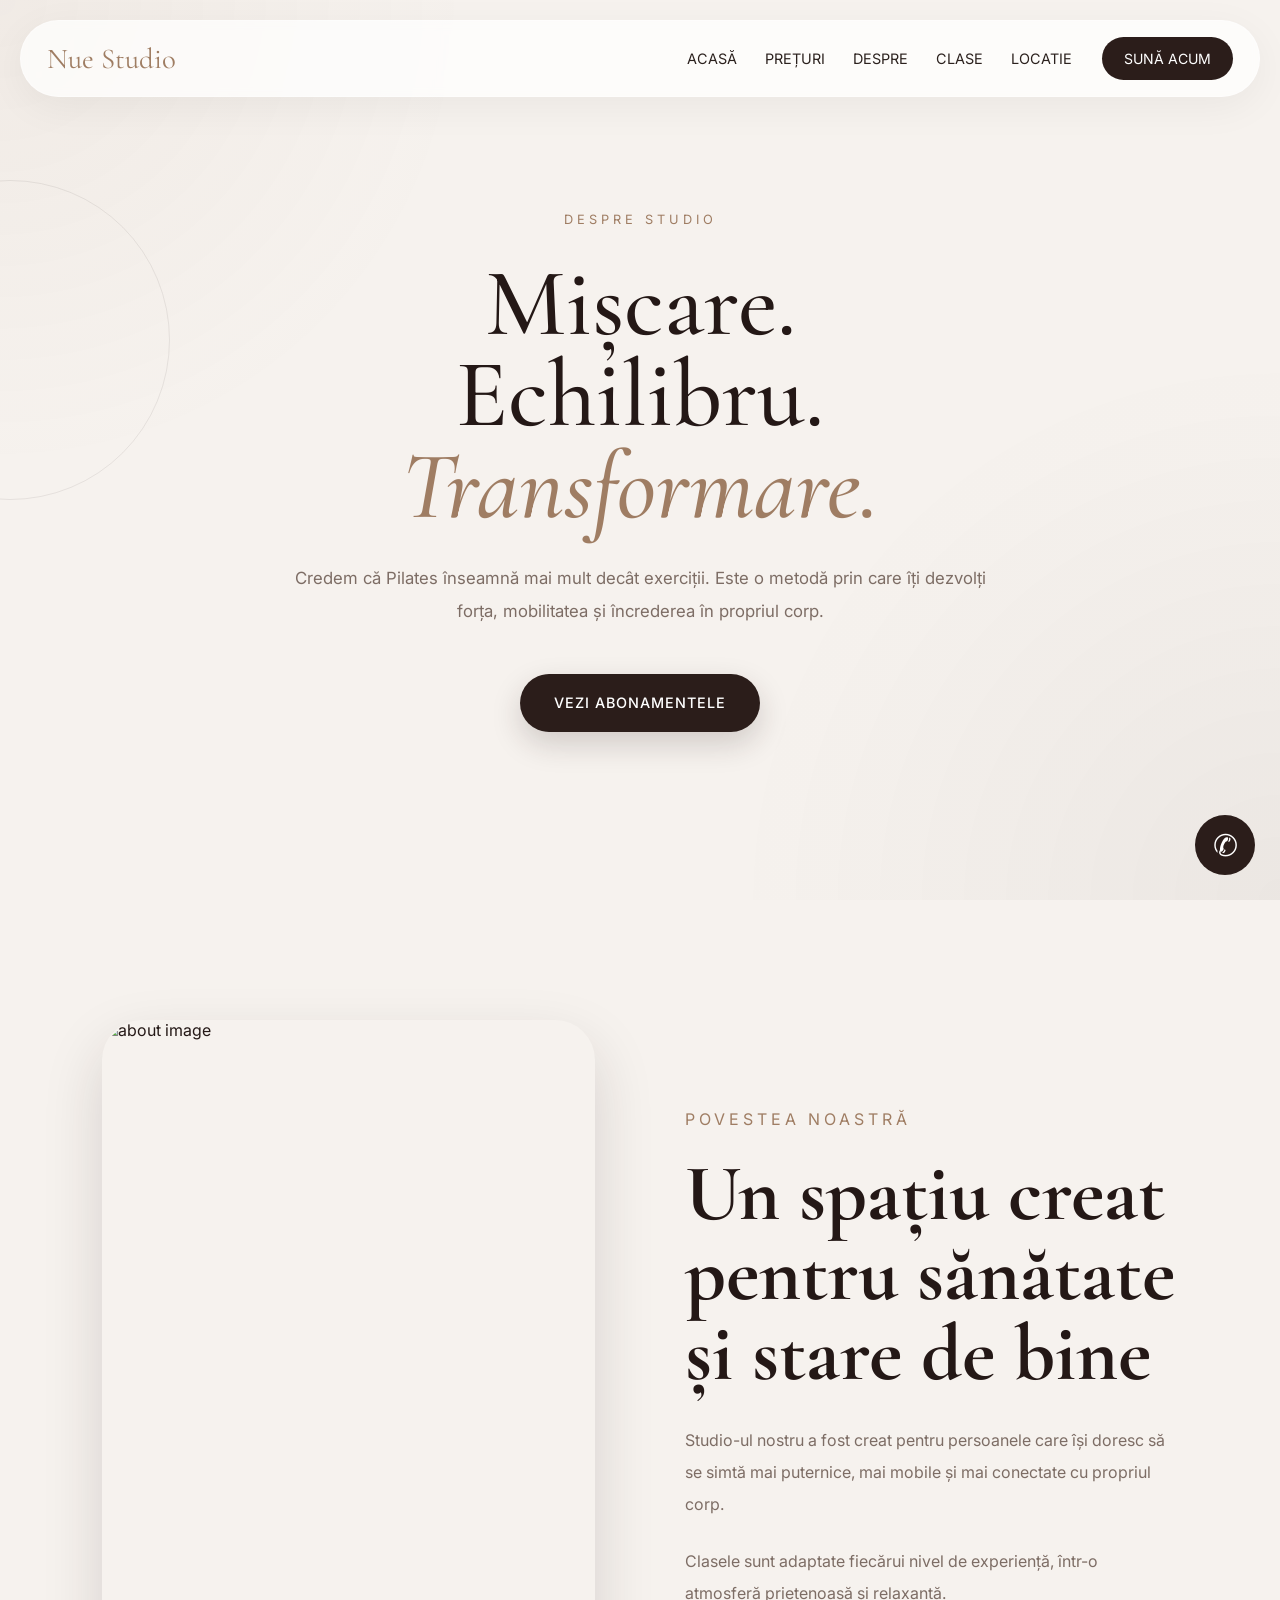
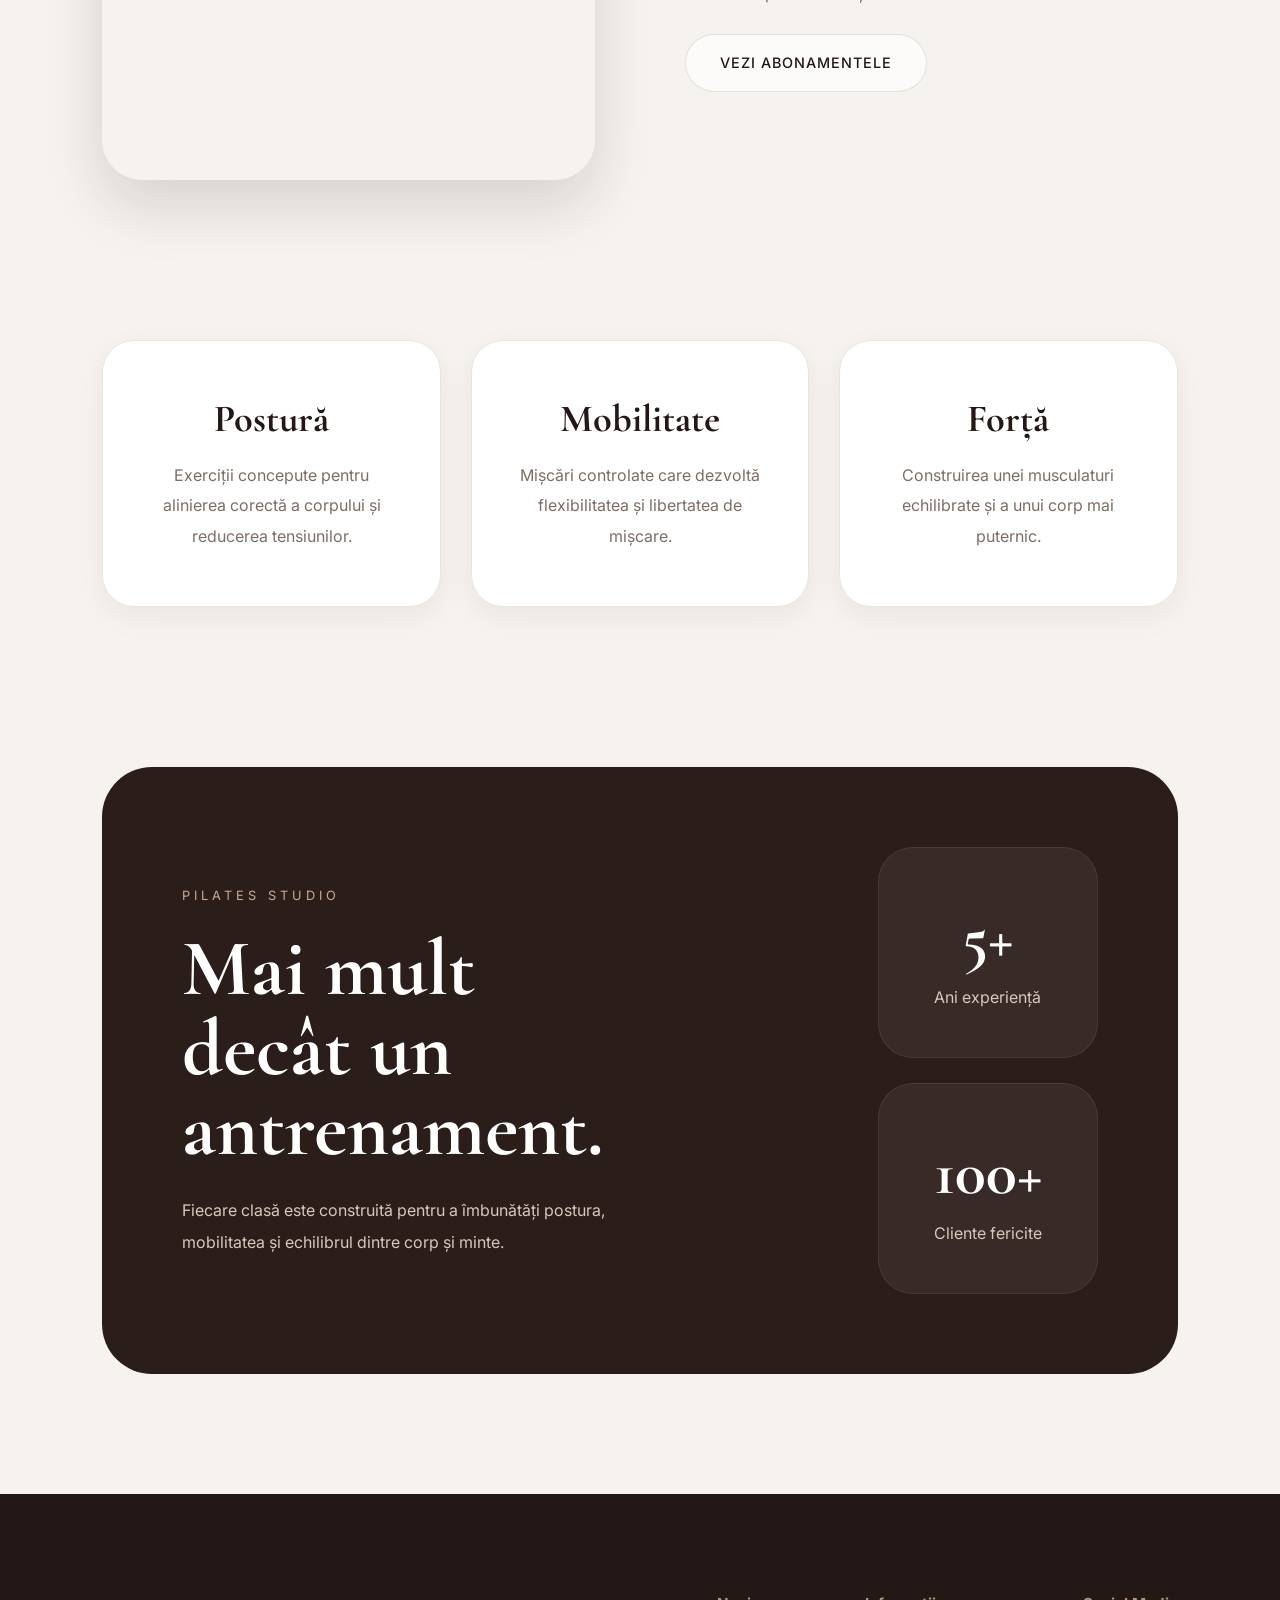
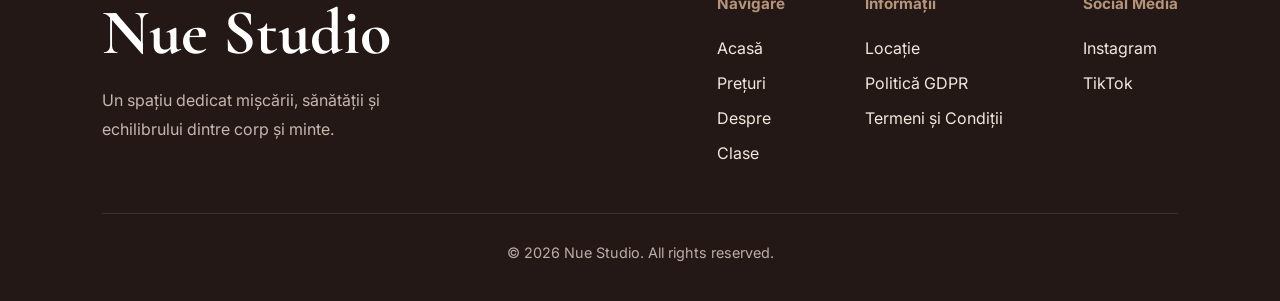
==== commit 5982734a: "demo pilates" ====
--- a/about.html
+++ b/about.html
@@ -36,22 +36,22 @@
 
   <div class="page-hero-content" data-aos="fade-up">
 
-    <span>Despre Noi</span>
+    <span>Despre Studio</span>
 
-    <h1>
-      Eleganță.<br>
-      Femininitate.<br>
-      <i>Rafinament.</i>
-    </h1>
+<h1>
+  Mișcare.<br>
+  Echilibru.<br>
+  <i>Transformare.</i>
+</h1>
 
-    <p>
-      Nue Studio oferă servicii premium într-un spațiu creat pentru relaxare,
-      frumusețe autentică și experiențe luxury memorabile.
-    </p>
+<p>
+  Credem că Pilates înseamnă mai mult decât exerciții.
+  Este o metodă prin care îți dezvolți forța, mobilitatea și încrederea în propriul corp.
+</p>
 
-    <a href="contact.html" class="hero-btn">
-      PROGRAMEAZĂ-TE
-    </a>
+<a href="preturi.html" class="hero-btn">
+  VEZI ABONAMENTELE
+</a>
 
   </div>
 
@@ -63,7 +63,7 @@
   <div class="story-image" data-aos="fade-right">
 
     <img
-      src=""
+      src="/images/melissa.png"
       alt="about image"
     >
 
@@ -73,23 +73,23 @@
 
     <span>Povestea Noastră</span>
 
-    <h2>
-      Frumusețe premium într-o atmosferă luxury
-    </h2>
+<h2>
+  Un spațiu creat pentru sănătate și stare de bine
+</h2>
 
-    <p>
-      Fiecare detaliu din salon este gândit pentru confort,
-      rafinament și o experiență feminină premium.
-    </p>
+<p>
+  Studio-ul nostru a fost creat pentru persoanele care își doresc
+  să se simtă mai puternice, mai mobile și mai conectate cu propriul corp.
+</p>
 
-    <p>
-      Lucrăm exclusiv cu produse profesionale și oferim
-      servicii personalizate pentru fiecare clientă.
-    </p>
+<p>
+  Clasele sunt adaptate fiecărui nivel de experiență,
+  într-o atmosferă prietenoasă și relaxantă.
+</p>
 
-    <a href="preturi.html" class="hero-outline-btn">
-      VEZI SERVICII
-    </a>
+<a href="preturi.html" class="hero-outline-btn">
+  VEZI ABONAMENTELE
+</a>
 
   </div>
 
@@ -100,34 +100,31 @@
 
   <div class="value-card" data-aos="fade-up">
 
-    <h3>Calitate</h3>
+    <h3>Postură</h3>
 
-    <p>
-      Produse profesionale și rezultate impecabile
-      la fiecare programare.
-    </p>
+<p>
+  Exerciții concepute pentru alinierea corectă a corpului și reducerea tensiunilor.
+</p>
 
   </div>
 
   <div class="value-card" data-aos="fade-up" data-aos-delay="100">
 
-    <h3>Relaxare</h3>
+    <h3>Mobilitate</h3>
 
-    <p>
-      Atmosferă elegantă și experiență premium
-      într-un spațiu feminin modern.
-    </p>
+<p>
+  Mișcări controlate care dezvoltă flexibilitatea și libertatea de mișcare.
+</p>
 
   </div>
 
   <div class="value-card" data-aos="fade-up" data-aos-delay="200">
 
-    <h3>Eleganță</h3>
+    <h3>Forță</h3>
 
-    <p>
-      Atenție la detalii
-      și servicii luxury pentru fiecare clientă.
-    </p>
+<p>
+  Construirea unei musculaturi echilibrate și a unui corp mai puternic.
+</p>
 
   </div>
 
@@ -140,16 +137,16 @@
 
     <div class="premium-left" data-aos="fade-right">
 
-      <span>Nue Studio</span>
+      <span>Pilates Studio</span>
 
-      <h2>
-        Mai mult decât un salon.
-      </h2>
+<h2>
+  Mai mult decât un antrenament.
+</h2>
 
-      <p>
-        Credem că frumusețea înseamnă încredere,
-        feminitate și stare de bine.
-      </p>
+<p>
+  Fiecare clasă este construită pentru a îmbunătăți postura,
+  mobilitatea și echilibrul dintre corp și minte.
+</p>
 
     </div>
 
@@ -175,7 +172,7 @@
 <div id="footer"></div>
 
 <!-- JS -->
-<script src="js/main.js"></script>
+<script src="/js/main.js"></script>
 
 <script src="https://unpkg.com/aos@2.3.1/dist/aos.js"></script>
 
--- a/css/global.css
+++ b/css/global.css
@@ -28,7 +28,7 @@
 
   background:rgba(255,255,255,0.72);
 
-  backdrop-filter:blur(18px);
+  backdrop-filter:blur(4px);
 
   border:1px solid rgba(255,255,255,0.35);
 
@@ -201,6 +201,7 @@
 
 .footer-bottom{
   padding-top:30px;
+  text-align: center;
 }
 
 .footer-bottom p{
@@ -231,7 +232,7 @@
 
   text-decoration:none;
 
-  font-size:1.5rem;
+  font-size:1.9rem;
 
   z-index:999;
 }
--- a/css/style.css
+++ b/css/style.css
@@ -188,7 +188,7 @@
 
   background:rgba(255,255,255,0.7);
 
-  backdrop-filter:blur(10px);
+ 
 }
 
 .hero-outline-btn:hover{
@@ -303,6 +303,7 @@
   z-index:2;
 
   height:760px;
+  display: block;
 
   object-fit:cover;
 
@@ -435,26 +436,26 @@
 
 .service-card{
 
-  background:rgba(255,255,255,0.7);
-
-  backdrop-filter:blur(14px);
-
-  border:1px solid rgba(255,255,255,0.4);
+  background:white;
 
   border-radius:32px;
 
   overflow:hidden;
 
-  transition:0.5s ease;
-
-  box-shadow:var(--shadow);
+  border:1px solid #ece4dc;
+
+  transition:0.35s ease;
+
+  box-shadow:
+  0 10px 25px rgba(0,0,0,0.05);
 }
 
 .service-card:hover{
 
-  transform:translateY(-10px);
-
-  box-shadow:var(--shadow-hover);
+  transform:translateY(-6px);
+
+  box-shadow:
+  0 20px 40px rgba(0,0,0,0.08);
 }
 
 .service-card img{
@@ -503,6 +504,32 @@
   font-size:0.9rem;
 
   letter-spacing:1px;
+}
+
+.service-features{
+
+  list-style:none;
+
+  margin-bottom:25px;
+
+  display:flex;
+
+  flex-direction:column;
+
+  gap:10px;
+}
+
+.service-features li{
+
+  color:var(--muted);
+
+  font-size:0.95rem;
+
+  display:flex;
+
+  align-items:center;
+
+  gap:10px;
 }
 
 /* =========================
@@ -758,8 +785,7 @@
 
   background:rgba(255,255,255,0.7);
 
-  backdrop-filter:blur(12px);
-
+ 
   border-radius:30px;
 
   padding:45px;
@@ -874,6 +900,7 @@
 }
 
 .gallery-arrow{
+  color: black;
 
   position:absolute;
 
@@ -890,7 +917,7 @@
 
   background:rgba(255,255,255,0.9);
 
-  backdrop-filter:blur(10px);
+ 
 
   font-size:1.4rem;
 
@@ -972,7 +999,7 @@
 
   background:rgba(255,255,255,0.7);
 
-  backdrop-filter:blur(20px);
+  
 
   border:1px solid rgba(255,255,255,0.4);
 
--- a/css/about.css
+++ b/css/about.css
@@ -135,11 +135,10 @@
 
 .value-card{
 
-  background:rgba(255,255,255,0.7);
-
-  backdrop-filter:blur(14px);
-
-  border:1px solid rgba(255,255,255,0.4);
+  background: white;
+
+
+  border:1px solid #ece4dc;
 
   border-radius:32px;
 
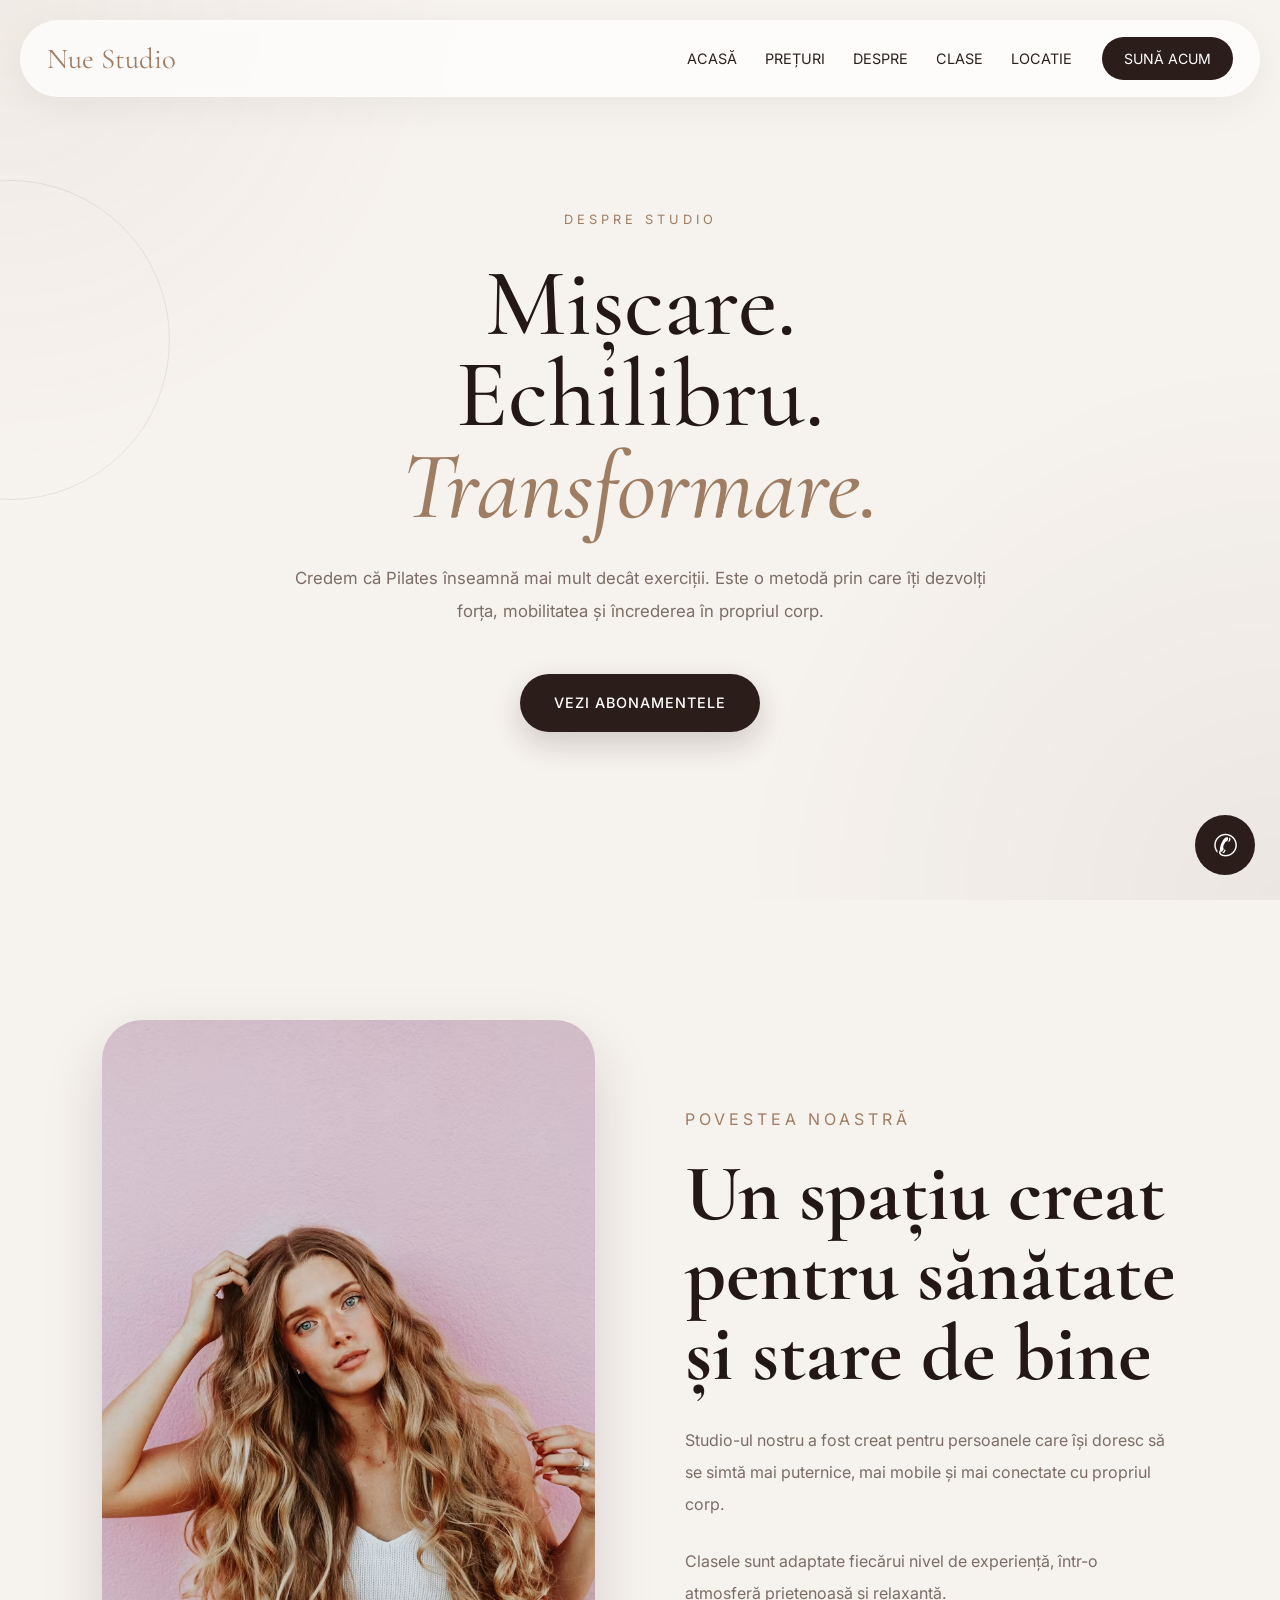
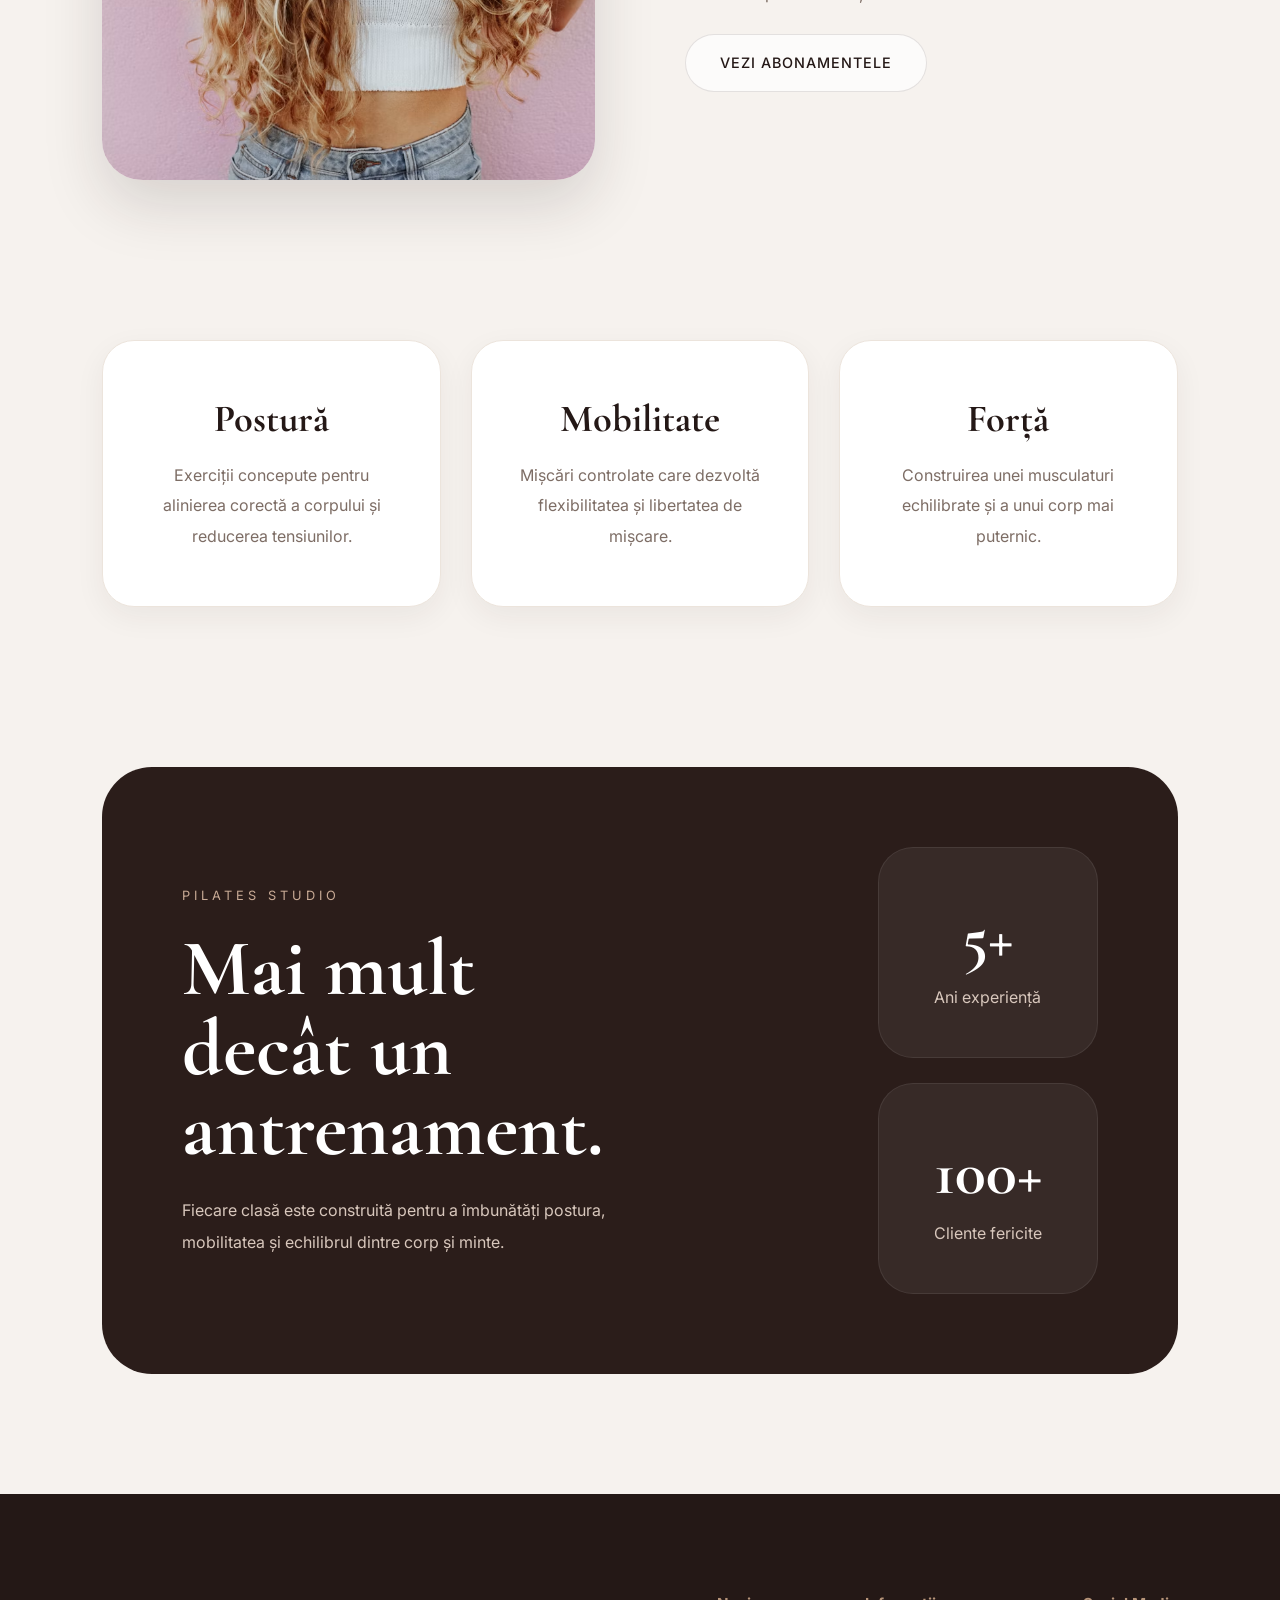
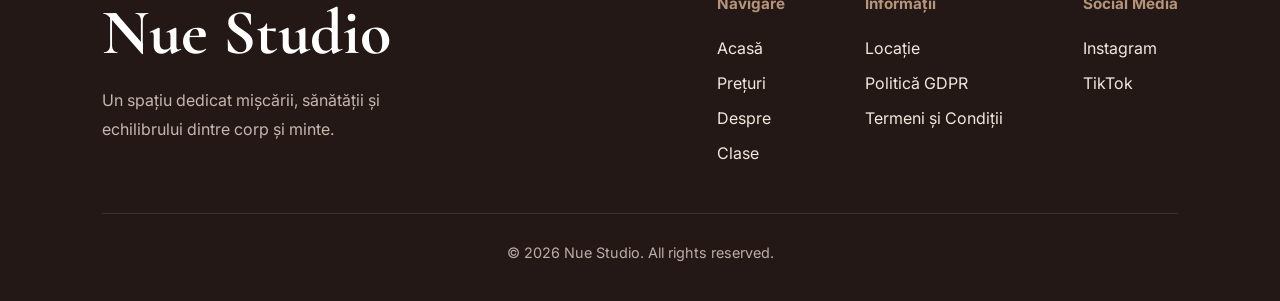
==== commit 0ba02786: "demo pilates image" ====
--- a/about.html
+++ b/about.html
@@ -62,10 +62,7 @@
 
   <div class="story-image" data-aos="fade-right">
 
-    <img
-      src="/images/melissa.png"
-      alt="about image"
-    >
+    <img src="/images/image1.png" alt="about image">
 
   </div>
 
